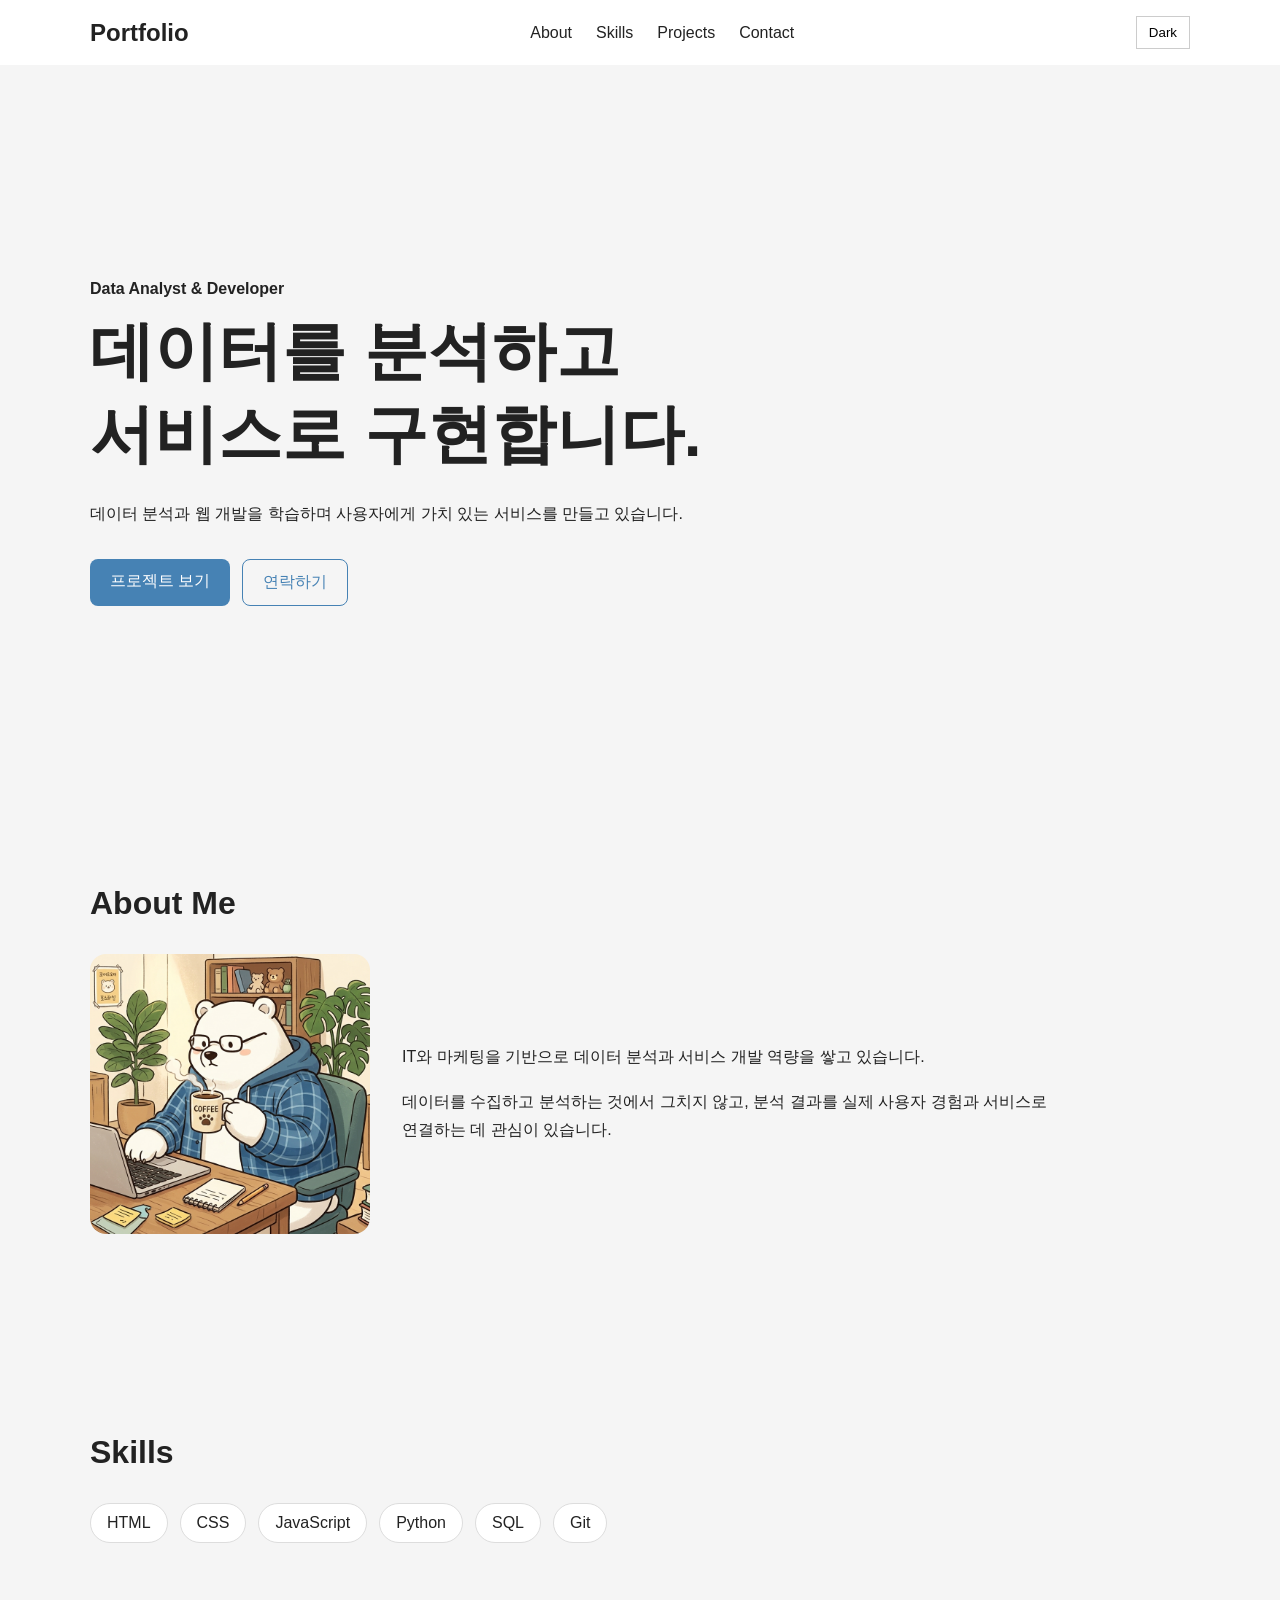
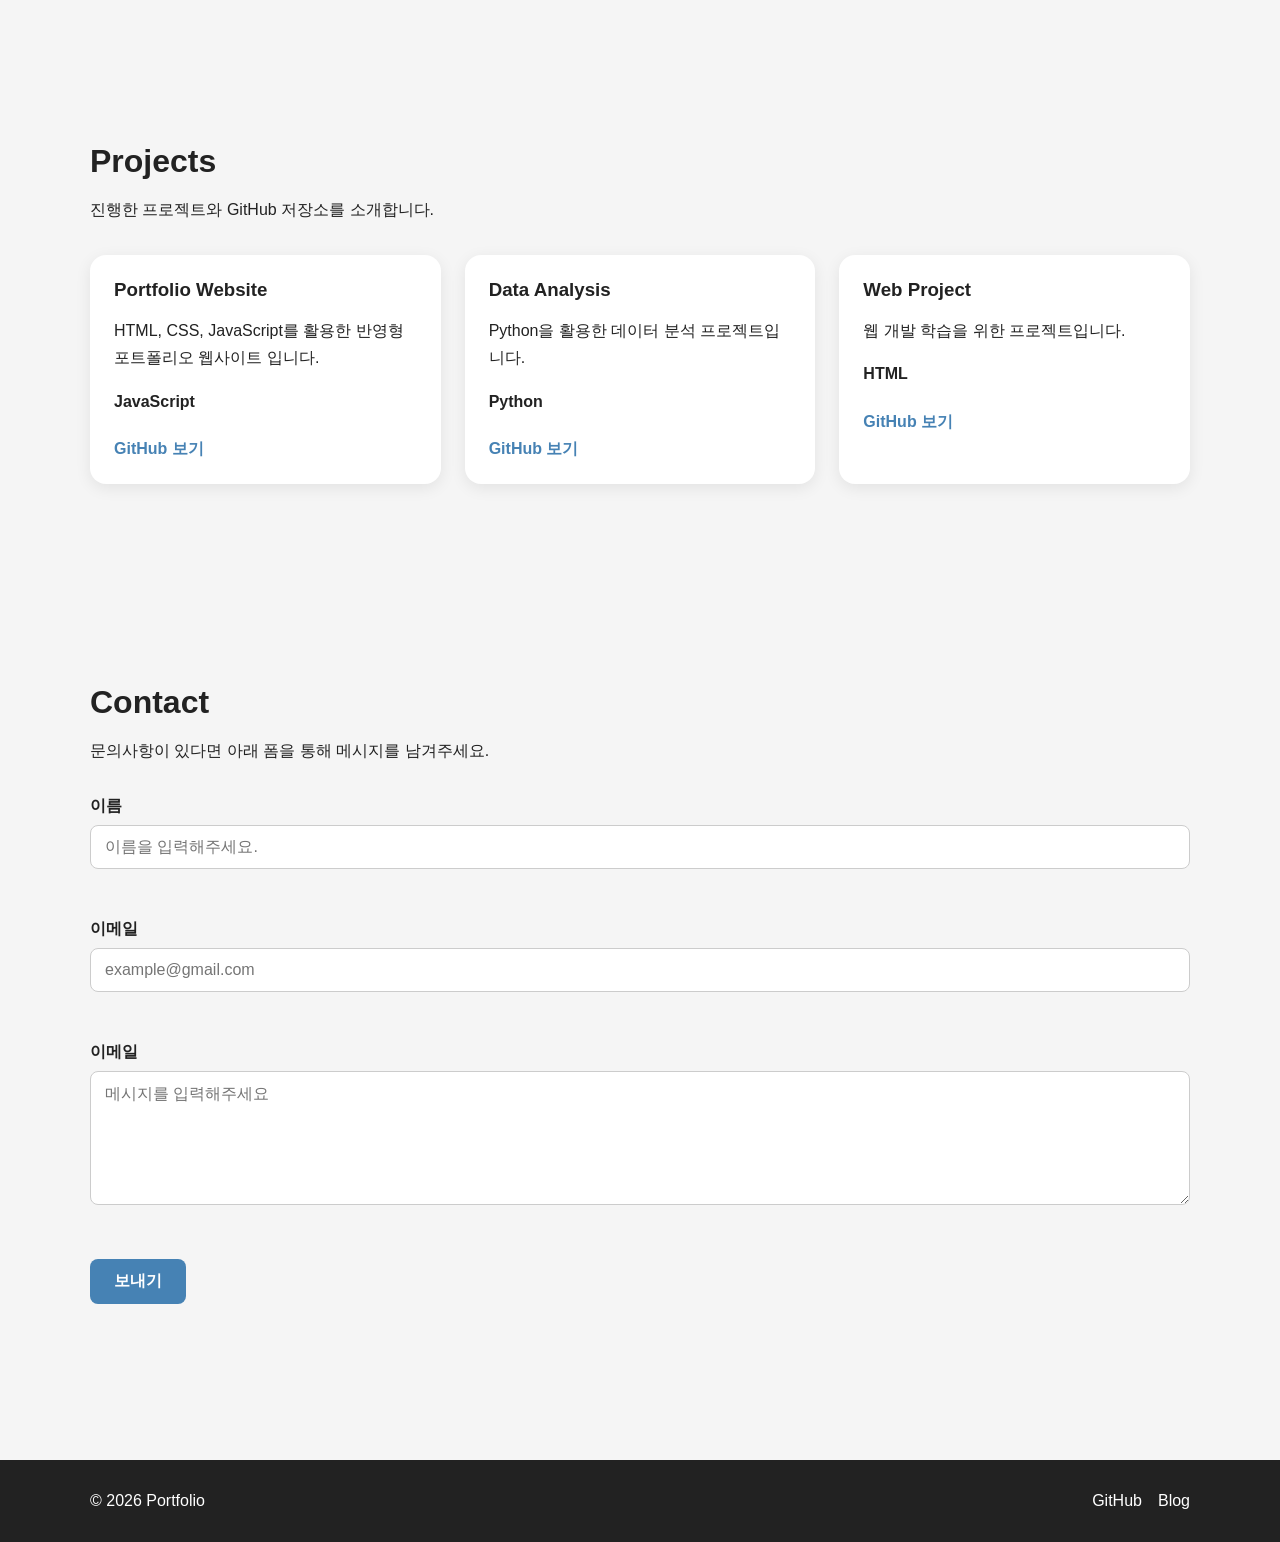
==== b1_1/index.html @ c7995a6e "feat: build portfolio layout and sections" ====
<!DOCTYPE html>
<html lang="ko">

<head>
  <meta charset="UTF-8">

  <meta
    name="viewport"
    content="width=device-width, initial-scale=1.0"
  >

  <title>Portfolio</title>

  <link rel="stylesheet" href="./css/style.css">

  <script src="./js/script.js" defer></script>
</head>

<body>

  <header class="header">
    <nav class="navbar">

      <a href="#hero" class="logo">
        Portfolio
      </a>

      <ul class="nav-menu">
        <li>
          <a href="#about" class="nav-link">
            About
          </a>
        </li>

        <li>
          <a href="#skills" class="nav-link">
            Skills
          </a>
        </li>

        <li>
          <a href="#projects" class="nav-link">
            Projects
          </a>
        </li>

        <li>
          <a href="#contact" class="nav-link">
            Contact
          </a>
        </li>
      </ul>

      <div class="nav-actions">

        <button
          type="button"
          class="theme-button"
          aria-label="다크 모드 전환"
        >
          Dark
        </button>

        <button
          type="button"
          class="hamburger-button"
          aria-label="메뉴 열기"
        >
          ☰
        </button>

      </div>

    </nav>
  </header>


  <main>

    <section id="hero" class="hero">

      <div class="hero-content">

        <p class="hero-subtitle">
          Data Analyst & Developer
        </p>

        <h1>
          데이터를 분석하고<br>
          서비스로 구현합니다.
        </h1>

        <p class="hero-description">
          데이터 분석과 웹 개발을 학습하며
          사용자에게 가치 있는 서비스를 만들고 있습니다.
        </p>

        <div class="hero-buttons">

          <a
            href="#projects"
            class="button primary-button"
          >
            프로젝트 보기
          </a>

          <a
            href="#contact"
            class="button secondary-button"
          >
            연락하기
          </a>

        </div>

      </div>

    </section>


    <section id="about" class="section">

      <div class="section-container">

        <h2>About Me</h2>

        <div class="about-content">

          <img
            src="./images/profile.png"
            alt="포트폴리오 작성자 프로필 사진"
            class="profile-image"
          >

          <div class="about-text">

            <p>
              IT와 마케팅을 기반으로 데이터 분석과
              서비스 개발 역량을 쌓고 있습니다.
            </p>

            <p>
              데이터를 수집하고 분석하는 것에서 그치지 않고,
              분석 결과를 실제 사용자 경험과 서비스로 연결하는 데
              관심이 있습니다.
            </p>

          </div>

        </div>

      </div>

    </section>


    <section id="skills" class="section">

      <div class="section-container">

        <h2>Skills</h2>

        <ul class="skills-list">

          <li class="skill-item">
            HTML
          </li>

          <li class="skill-item">
            CSS
          </li>

          <li class="skill-item">
            JavaScript
          </li>

          <li class="skill-item">
            Python
          </li>

          <li class="skill-item">
            SQL
          </li>

          <li class="skill-item">
            Git
          </li>

        </ul>

      </div>

    </section>


    <section id="projects" class="section">
      <div class="section-container">

        <h2>Projects</h2>

        <p class="section-description">
            진행한 프로젝트와 GitHub 저장소를 소개합니다.
        </p>

        <div class="projects-grid">

            <article class="project-card">
            <h3>Portfolio Website</h3>

            <p>
                HTML, CSS, JavaScript를 활용한
                반영형 포트폴리오 웹사이트 입니다.
            </p>

            <p class="project-language">
                JavaScript
            </p>

            <a href="#" class="project-link">
                GitHub 보기
            </a>
            </article>

            <article class="project-card">
                <h3>Data Analysis</h3>

                <p>
                    Python을 활용한 데이터 분석 프로젝트입니다.
                </p>

                <p class="project-language">
                    Python
                </p>

                <a href="#" class="project-link">
                    GitHub 보기
                </a>
            </article>

            <article class="project-card">
                <h3>Web Project</h3>

                <p>
                    웹 개발 학습을 위한 프로젝트입니다.
                </p>

                <p class="project-language">
                    HTML
                </p>

                <a href="#" class="project-link">
                    GitHub 보기
                </a>
            </article>           

        </div>

      </div>
    </section>


    <section id="contact" class="section">
        
        <div class="section-container">
            
            <h2>Contact</h2>
            
            <p class="section-description">
                문의사항이 있다면 아래 폼을 통해 메시지를 남겨주세요.
            </p>
            
            <from id="contact" class="contact-from" novalidate>

                <div class="form-group">

                    <label for="name">
                        이름
                    </label>

                    <input type="text" id="name" name="name" placeholder="이름을 입력해주세요.">

                    <p id="name-error" class="error-message"></p>

                </div>

                <div class="form-group">

                    <label for="email">
                        이메일
                    </label>

                    <input type="email" id="email" name="email" placeholder="example@gmail.com">

                    <p id="email-error" class="error-message"></p>

                </div>

                <div class="form-group">

                    <label for="message">
                        이메일
                    </label>

                    <textarea id="message" name="message" rows="6" placeholder="메시지를 입력해주세요"></textarea>

                    <p id="message-error" class="error-message"></p>

                </div>

                <button type="submit" class="submit-button">
                    보내기
                </button>

                <p id="form-success" class="success-message"></p>

            </from>
      
        </div>

    </section>

  </main>


  <footer class="footer">

    <div class="footer-container">
        <p>
            © 2026 Portfolio
        </p>

        <ul class="social-links">
            <li>
                <a href="#" target="_blank" rel="noopener noreferrer">
                    GitHub
                </a>
            </li>

            <li>
                <a href="#" target="_blank" rel="noopener noreferrer">
                    Blog
                </a>
            </li>
        </ul>
        
    </div>
  </footer>

</body>

</html>
---- b1_1/css/style.css ----
* {
  box-sizing: border-box;
}

html {
  scroll-behavior: smooth;
}

body {
  margin: 0;
  background-color: #f5f5f5;
  color: #222;
  font-family: Arial, sans-serif;
}


/* Header */

.header {
  width: 100%;
  padding: 16px 20px;
  background-color: #fff;
}

.navbar {
  display: flex;
  justify-content: space-between;
  align-items: center;

  max-width: 1100px;
  margin: 0 auto;
}

.logo {
  color: #222;
  font-size: 24px;
  font-weight: bold;
  text-decoration: none;
}

.nav-menu {
  display: none;

  margin: 0;
  padding: 0;

  list-style: none;
}

.nav-link {
  color: #222;
  text-decoration: none;
}

.nav-actions {
  display: flex;
  align-items: center;
  gap: 12px;
}

.theme-button,
.hamburger-button {
  padding: 8px 12px;

  border: 1px solid #ccc;

  background-color: #fff;

  cursor: pointer;
}


/* Hero */

.hero {
  min-height: 80vh;
  padding: 100px 20px 80px;

  display: flex;
  align-items: center;
}

.hero-content {
  width: 100%;
  max-width: 1100px;

  margin: 0 auto;
}

.hero-subtitle {
  margin-bottom: 12px;

  font-size: 16px;
  font-weight: bold;
}

.hero h1 {
  margin: 0;

  font-size: 40px;
  line-height: 1.3;
}

.hero-description {
  max-width: 600px;

  margin-top: 24px;

  line-height: 1.7;
}

.hero-buttons {
  display: flex;
  flex-wrap: wrap;

  gap: 12px;

  margin-top: 32px;
}

.button {
  display: inline-block;

  padding: 12px 20px;

  border-radius: 8px;

  text-decoration: none;

  transition: transform 0.2s ease;
}

.button:hover {
  transform: translateY(-2px);
}

.primary-button {
  background-color: steelblue;
  color: #fff;
}

.secondary-button {
  border: 1px solid steelblue;

  color: steelblue;
}


/* Common Section */

.section {
  padding: 80px 20px;
}

.section-container {
  width: 100%;
  max-width: 1100px;

  margin: 0 auto;
}

.section h2 {
  margin-top: 0;
  margin-bottom: 32px;

  font-size: 32px;
}

.section-description {
  margin-top: -16px;
  margin-bottom: 32px;

  line-height: 1.7;
}


/* About */

.about-content {
  display: flex;
  flex-direction: column;

  gap: 32px;
}

.profile-image {
  width: 100%;
  max-width: 280px;

  aspect-ratio: 1 / 1;

  object-fit: cover;

  border-radius: 16px;
}

.about-text {
  max-width: 650px;

  line-height: 1.8;
}


/* Skills */

.skills-list {
  display: flex;
  flex-wrap: wrap;

  gap: 12px;

  margin: 0;
  padding: 0;

  list-style: none;
}

.skill-item {
  padding: 10px 16px;

  border: 1px solid #ddd;
  border-radius: 20px;

  background-color: #fff;
}


/* Projects */

.projects-grid {
  display: grid;

  grid-template-columns:
    repeat(auto-fit, minmax(250px, 1fr));

  gap: 24px;
}

.project-card {
  padding: 24px;

  border-radius: 16px;

  background-color: #fff;

  box-shadow:
    0 4px 16px rgba(0, 0, 0, 0.08);

  transition:
    transform 0.2s ease,
    box-shadow 0.2s ease;
}

.project-card:hover {
  transform: translateY(-4px);

  box-shadow:
    0 8px 24px rgba(0, 0, 0, 0.12);
}

.project-card h3 {
  margin-top: 0;
  margin-bottom: 16px;
}

.project-card p {
  line-height: 1.7;
}

.project-language {
  font-weight: bold;
}

.project-link {
  display: inline-block;

  margin-top: 8px;

  color: steelblue;
  font-weight: bold;

  text-decoration: none;
}


/* Contact */

.contact-form {
  max-width: 700px;
}

.form-group {
  margin-bottom: 24px;
}

.form-group label {
  display: block;

  margin-bottom: 8px;

  font-weight: bold;
}

.form-group input,
.form-group textarea {
  width: 100%;

  padding: 12px 14px;

  border: 1px solid #ccc;
  border-radius: 8px;

  background-color: #fff;

  font: inherit;
}

.form-group textarea {
  resize: vertical;
}

.form-group input:focus,
.form-group textarea:focus {
  outline: 2px solid steelblue;

  border-color: steelblue;
}

.error-message {
  min-height: 20px;

  margin: 6px 0 0;

  color: crimson;

  font-size: 14px;
}

.success-message {
  min-height: 24px;

  margin-top: 16px;

  color: seagreen;

  font-weight: bold;
}

.submit-button {
  padding: 12px 24px;

  border: none;
  border-radius: 8px;

  background-color: steelblue;
  color: #fff;

  font: inherit;
  font-weight: bold;

  cursor: pointer;

  transition:
    transform 0.2s ease,
    opacity 0.2s ease;
}

.submit-button:hover {
  transform: translateY(-2px);

  opacity: 0.9;
}


/* Footer */

.footer {
  padding: 32px 20px;

  background-color: #222;
  color: #fff;
}

.footer-container {
  max-width: 1100px;

  margin: 0 auto;

  display: flex;
  flex-direction: column;

  gap: 16px;
}

.footer p {
  margin: 0;
}

.social-links {
  display: flex;

  gap: 16px;

  margin: 0;
  padding: 0;

  list-style: none;
}

.social-links a {
  color: #fff;

  text-decoration: none;
}

.social-links a:hover {
  text-decoration: underline;
}


/* Tablet */

@media (min-width: 768px) {

  .nav-menu {
    display: flex;

    gap: 24px;
  }

  .hamburger-button {
    display: none;
  }

  .about-content {
    flex-direction: row;
    align-items: center;
  }

  .hero h1 {
    font-size: 52px;
  }

  .footer-container {
    flex-direction: row;
    justify-content: space-between;
    align-items: center;
  }
}


/* Desktop */

@media (min-width: 1024px) {

  .hero h1 {
    font-size: 64px;
  }

  .section {
    padding-top: 100px;
    padding-bottom: 100px;
  }
}
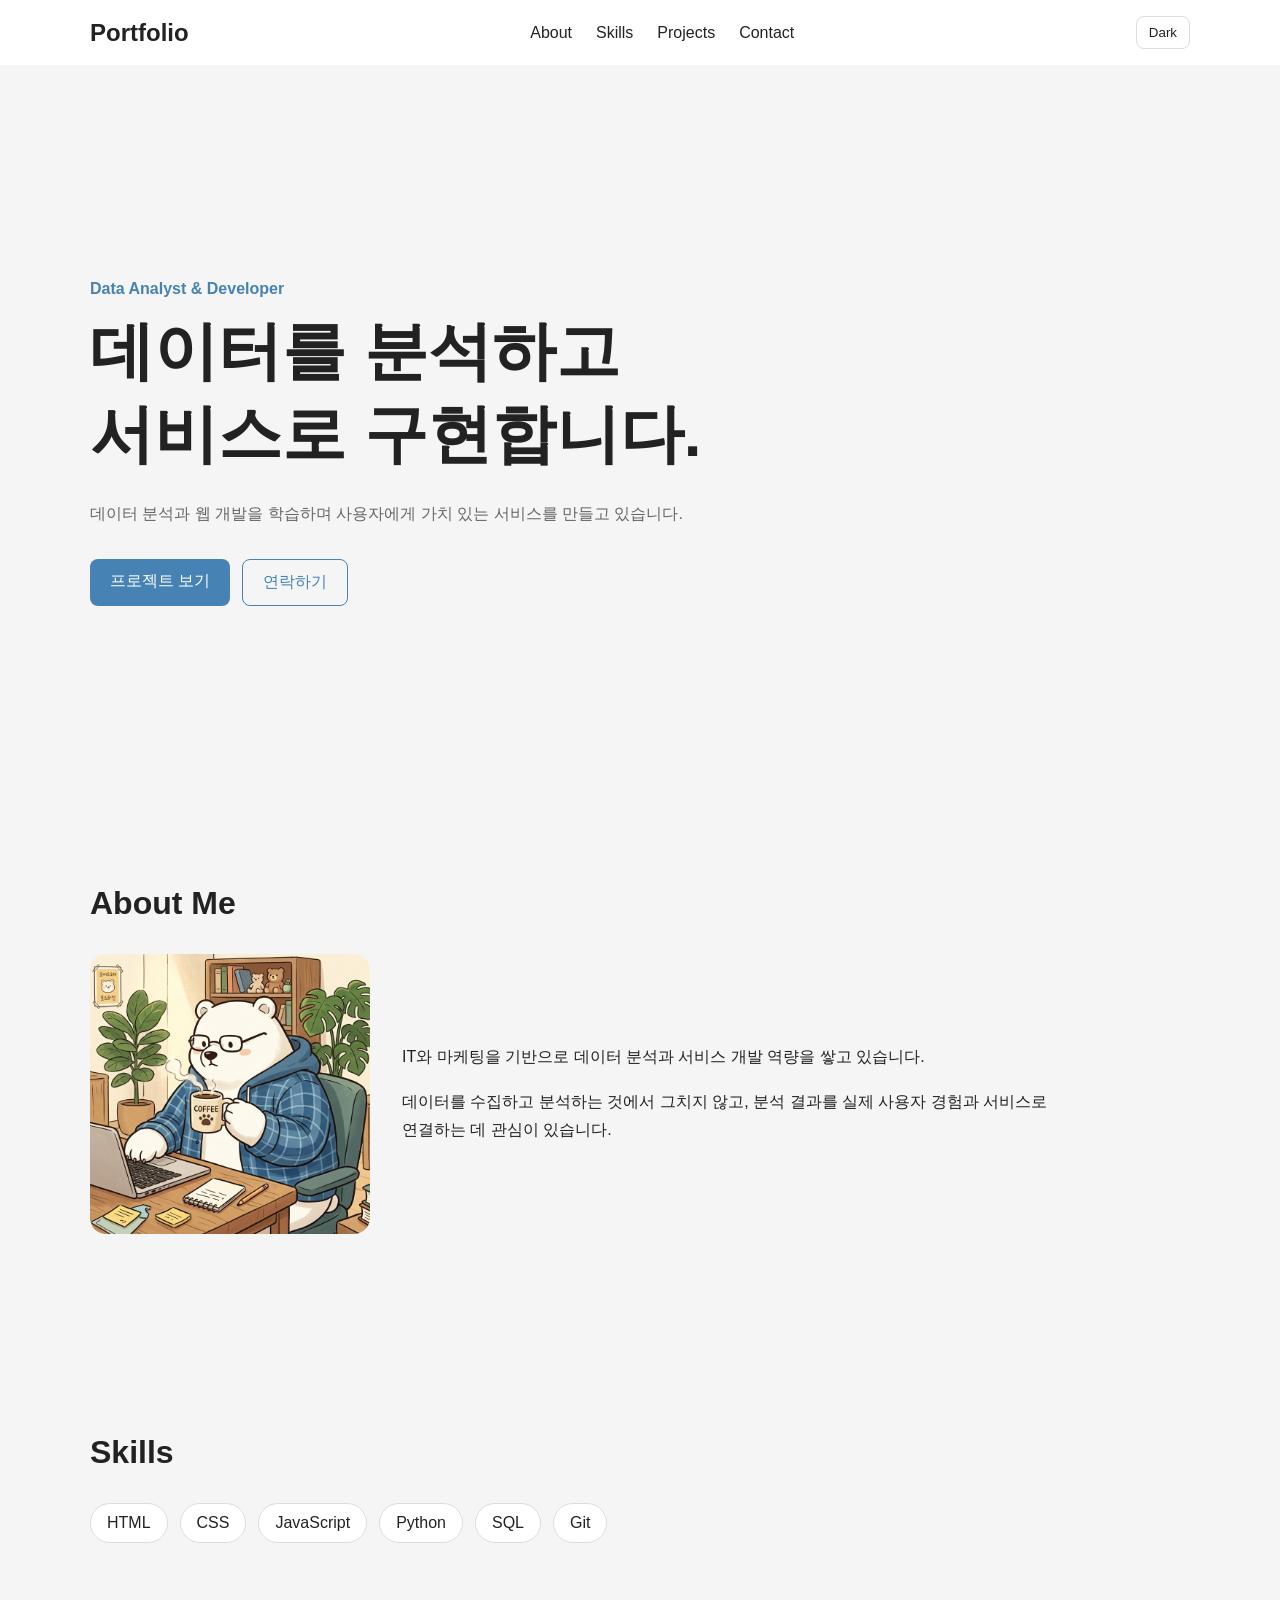
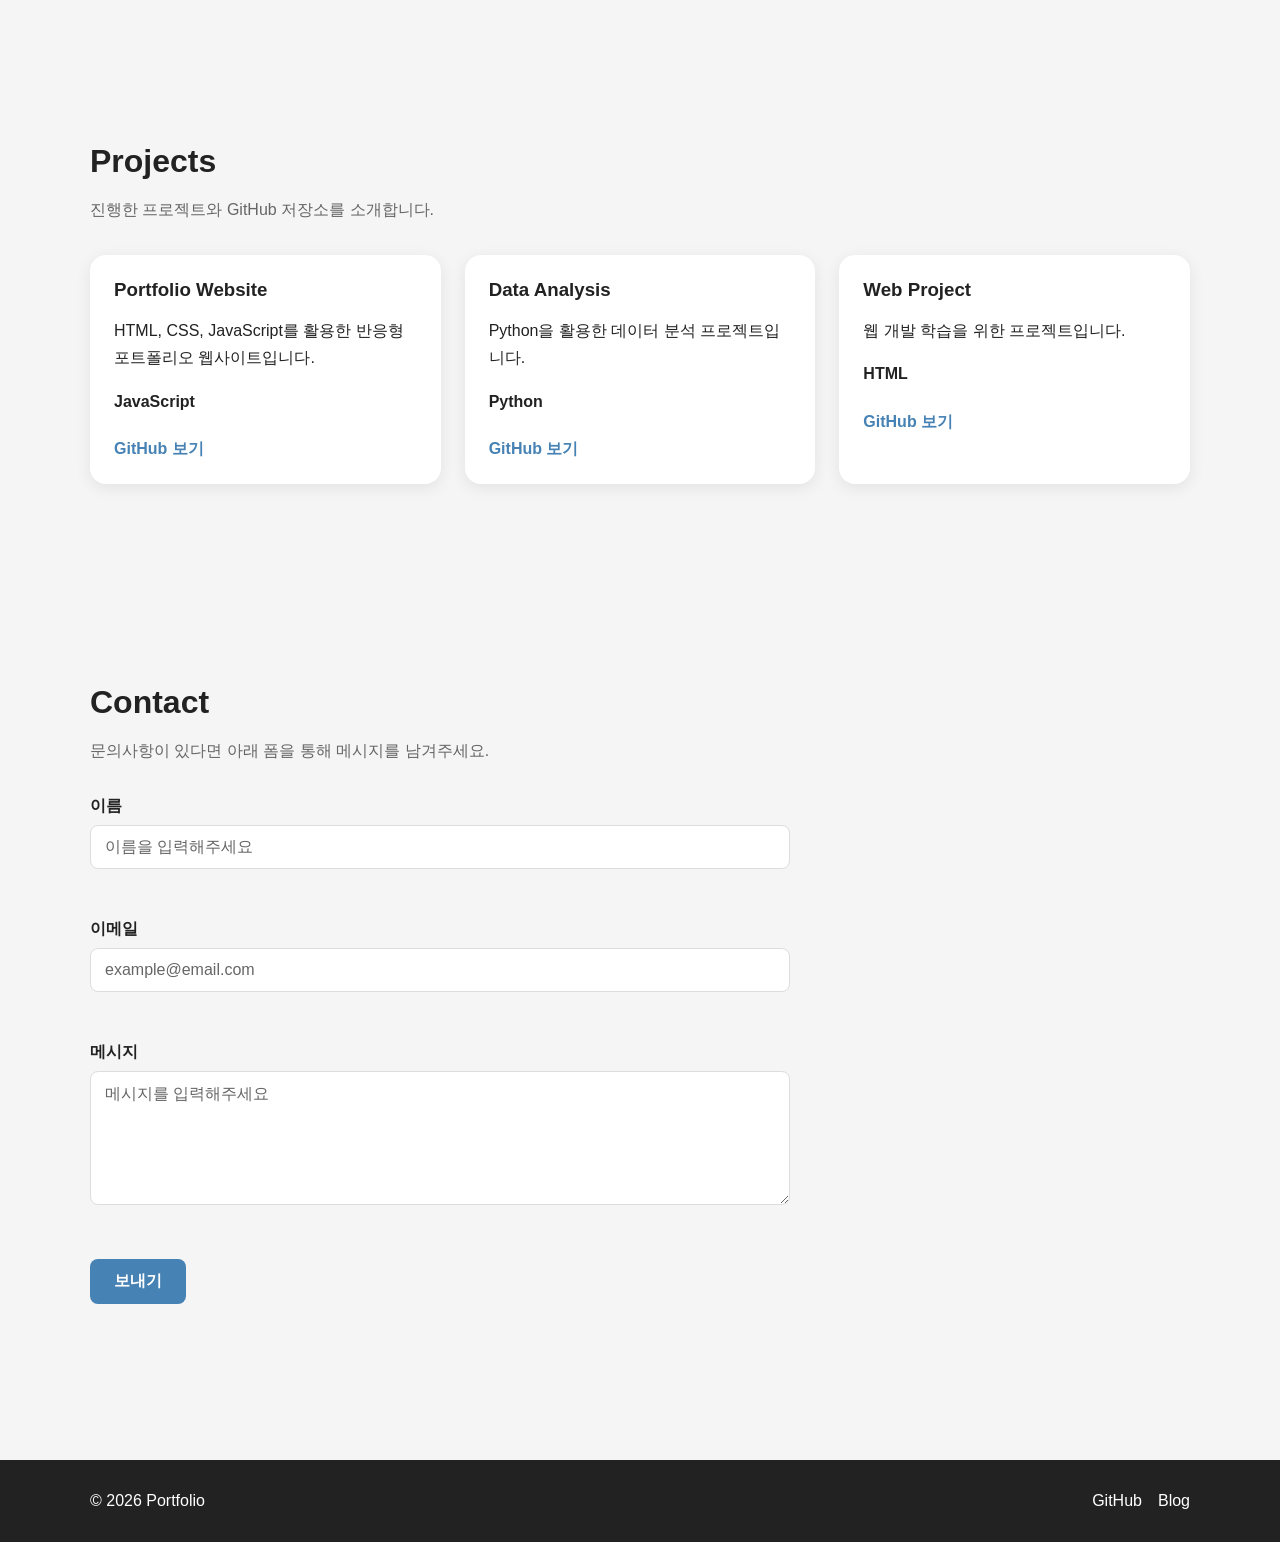
==== commit e88e0f30: "feat: scroll, header, contact error" ====
--- a/b1_1/index.html
+++ b/b1_1/index.html
@@ -19,6 +19,7 @@
 <body>
 
   <header class="header">
+
     <nav class="navbar">
 
       <a href="#hero" class="logo">
@@ -26,6 +27,7 @@
       </a>
 
       <ul class="nav-menu">
+
         <li>
           <a href="#about" class="nav-link">
             About
@@ -49,6 +51,7 @@
             Contact
           </a>
         </li>
+
       </ul>
 
       <div class="nav-actions">
@@ -65,6 +68,7 @@
           type="button"
           class="hamburger-button"
           aria-label="메뉴 열기"
+          aria-expanded="false"
         >
           ☰
         </button>
@@ -72,12 +76,16 @@
       </div>
 
     </nav>
+
   </header>
 
 
   <main>
 
-    <section id="hero" class="hero">
+    <section
+      id="hero"
+      class="hero"
+    >
 
       <div class="hero-content">
 
@@ -118,7 +126,10 @@
     </section>
 
 
-    <section id="about" class="section">
+    <section
+      id="about"
+      class="section reveal"
+    >
 
       <div class="section-container">
 
@@ -154,7 +165,10 @@
     </section>
 
 
-    <section id="skills" class="section">
+    <section
+      id="skills"
+      class="section reveal"
+    >
 
       <div class="section-container">
 
@@ -162,29 +176,12 @@
 
         <ul class="skills-list">
 
-          <li class="skill-item">
-            HTML
-          </li>
-
-          <li class="skill-item">
-            CSS
-          </li>
-
-          <li class="skill-item">
-            JavaScript
-          </li>
-
-          <li class="skill-item">
-            Python
-          </li>
-
-          <li class="skill-item">
-            SQL
-          </li>
-
-          <li class="skill-item">
-            Git
-          </li>
+          <li class="skill-item">HTML</li>
+          <li class="skill-item">CSS</li>
+          <li class="skill-item">JavaScript</li>
+          <li class="skill-item">Python</li>
+          <li class="skill-item">SQL</li>
+          <li class="skill-item">Git</li>
 
         </ul>
 
@@ -193,129 +190,191 @@
     </section>
 
 
-    <section id="projects" class="section">
+    <section
+      id="projects"
+      class="section reveal"
+    >
+
       <div class="section-container">
 
         <h2>Projects</h2>
 
         <p class="section-description">
-            진행한 프로젝트와 GitHub 저장소를 소개합니다.
+          진행한 프로젝트와 GitHub 저장소를 소개합니다.
         </p>
 
         <div class="projects-grid">
 
-            <article class="project-card">
+          <article class="project-card">
+
             <h3>Portfolio Website</h3>
 
             <p>
-                HTML, CSS, JavaScript를 활용한
-                반영형 포트폴리오 웹사이트 입니다.
+              HTML, CSS, JavaScript를 활용한
+              반응형 포트폴리오 웹사이트입니다.
             </p>
 
             <p class="project-language">
-                JavaScript
-            </p>
-
-            <a href="#" class="project-link">
-                GitHub 보기
+              JavaScript
+            </p>
+
+            <a
+              href="#"
+              class="project-link"
+            >
+              GitHub 보기
             </a>
-            </article>
-
-            <article class="project-card">
-                <h3>Data Analysis</h3>
-
-                <p>
-                    Python을 활용한 데이터 분석 프로젝트입니다.
-                </p>
-
-                <p class="project-language">
-                    Python
-                </p>
-
-                <a href="#" class="project-link">
-                    GitHub 보기
-                </a>
-            </article>
-
-            <article class="project-card">
-                <h3>Web Project</h3>
-
-                <p>
-                    웹 개발 학습을 위한 프로젝트입니다.
-                </p>
-
-                <p class="project-language">
-                    HTML
-                </p>
-
-                <a href="#" class="project-link">
-                    GitHub 보기
-                </a>
-            </article>           
+
+          </article>
+
+
+          <article class="project-card">
+
+            <h3>Data Analysis</h3>
+
+            <p>
+              Python을 활용한 데이터 분석 프로젝트입니다.
+            </p>
+
+            <p class="project-language">
+              Python
+            </p>
+
+            <a
+              href="#"
+              class="project-link"
+            >
+              GitHub 보기
+            </a>
+
+          </article>
+
+
+          <article class="project-card">
+
+            <h3>Web Project</h3>
+
+            <p>
+              웹 개발 학습을 위한 프로젝트입니다.
+            </p>
+
+            <p class="project-language">
+              HTML
+            </p>
+
+            <a
+              href="#"
+              class="project-link"
+            >
+              GitHub 보기
+            </a>
+
+          </article>
 
         </div>
 
       </div>
+
     </section>
 
 
-    <section id="contact" class="section">
-        
-        <div class="section-container">
-            
-            <h2>Contact</h2>
-            
-            <p class="section-description">
-                문의사항이 있다면 아래 폼을 통해 메시지를 남겨주세요.
-            </p>
-            
-            <from id="contact" class="contact-from" novalidate>
-
-                <div class="form-group">
-
-                    <label for="name">
-                        이름
-                    </label>
-
-                    <input type="text" id="name" name="name" placeholder="이름을 입력해주세요.">
-
-                    <p id="name-error" class="error-message"></p>
-
-                </div>
-
-                <div class="form-group">
-
-                    <label for="email">
-                        이메일
-                    </label>
-
-                    <input type="email" id="email" name="email" placeholder="example@gmail.com">
-
-                    <p id="email-error" class="error-message"></p>
-
-                </div>
-
-                <div class="form-group">
-
-                    <label for="message">
-                        이메일
-                    </label>
-
-                    <textarea id="message" name="message" rows="6" placeholder="메시지를 입력해주세요"></textarea>
-
-                    <p id="message-error" class="error-message"></p>
-
-                </div>
-
-                <button type="submit" class="submit-button">
-                    보내기
-                </button>
-
-                <p id="form-success" class="success-message"></p>
-
-            </from>
-      
-        </div>
+    <section
+      id="contact"
+      class="section reveal"
+    >
+
+      <div class="section-container">
+
+        <h2>Contact</h2>
+
+        <p class="section-description">
+          문의사항이 있다면 아래 폼을 통해 메시지를 남겨주세요.
+        </p>
+
+        <form
+          id="contact-form"
+          class="contact-form"
+          novalidate
+        >
+
+          <div class="form-group">
+
+            <label for="name">
+              이름
+            </label>
+
+            <input
+              type="text"
+              id="name"
+              name="name"
+              placeholder="이름을 입력해주세요"
+            >
+
+            <p
+              id="name-error"
+              class="error-message"
+            ></p>
+
+          </div>
+
+
+          <div class="form-group">
+
+            <label for="email">
+              이메일
+            </label>
+
+            <input
+              type="email"
+              id="email"
+              name="email"
+              placeholder="example@email.com"
+            >
+
+            <p
+              id="email-error"
+              class="error-message"
+            ></p>
+
+          </div>
+
+
+          <div class="form-group">
+
+            <label for="message">
+              메시지
+            </label>
+
+            <textarea
+              id="message"
+              name="message"
+              rows="6"
+              placeholder="메시지를 입력해주세요"
+            ></textarea>
+
+            <p
+              id="message-error"
+              class="error-message"
+            ></p>
+
+          </div>
+
+
+          <button
+            type="submit"
+            class="submit-button"
+          >
+            보내기
+          </button>
+
+          <p
+            id="form-success"
+            class="success-message"
+          ></p>
+
+        </form>
+
+      </div>
 
     </section>
 
@@ -325,27 +384,49 @@
   <footer class="footer">
 
     <div class="footer-container">
-        <p>
-            © 2026 Portfolio
-        </p>
-
-        <ul class="social-links">
-            <li>
-                <a href="#" target="_blank" rel="noopener noreferrer">
-                    GitHub
-                </a>
-            </li>
-
-            <li>
-                <a href="#" target="_blank" rel="noopener noreferrer">
-                    Blog
-                </a>
-            </li>
-        </ul>
-        
+
+      <p>
+        © 2026 Portfolio
+      </p>
+
+      <ul class="social-links">
+
+        <li>
+          <a
+            href="#"
+            target="_blank"
+            rel="noopener noreferrer"
+          >
+            GitHub
+          </a>
+        </li>
+
+        <li>
+          <a
+            href="#"
+            target="_blank"
+            rel="noopener noreferrer"
+          >
+            Blog
+          </a>
+        </li>
+
+      </ul>
+
     </div>
+
   </footer>
 
+
+  <button
+    type="button"
+    id="scroll-top-button"
+    class="scroll-top-button"
+    aria-label="페이지 맨 위로 이동"
+  >
+    ↑
+  </button>
+
 </body>
 
 </html>
--- a/b1_1/css/style.css
+++ b/b1_1/css/style.css
@@ -1,42 +1,125 @@
+:root {
+  --color-background: #f5f5f5;
+  --color-surface: #ffffff;
+  --color-text: #222222;
+  --color-text-muted: #666666;
+
+  --color-primary: steelblue;
+  --color-border: #dddddd;
+
+  --color-error: crimson;
+  --color-success: seagreen;
+
+  --color-footer: #222222;
+  --color-footer-text: #ffffff;
+
+  --color-header-scrolled: #eaf1f7;
+
+  --font-family: Arial, sans-serif;
+
+  --max-width: 1100px;
+
+  --radius-small: 8px;
+  --radius-medium: 16px;
+
+  --spacing-small: 12px;
+  --spacing-medium: 24px;
+  --spacing-large: 32px;
+
+  --transition-speed: 0.2s;
+}
+
+
+[data-theme="dark"] {
+  --color-background: #121212;
+  --color-surface: #1e1e1e;
+  --color-text: #f5f5f5;
+  --color-text-muted: #b5b5b5;
+
+  --color-primary: #7cb7e8;
+  --color-border: #444444;
+
+  --color-footer: #0b0b0b;
+  --color-footer-text: #f5f5f5;
+
+  --color-header-scrolled: #181818;
+}
+
+
 * {
   box-sizing: border-box;
 }
 
+
 html {
   scroll-behavior: smooth;
 }
 
+
 body {
   margin: 0;
-  background-color: #f5f5f5;
-  color: #222;
-  font-family: Arial, sans-serif;
+
+  background-color: var(--color-background);
+  color: var(--color-text);
+
+  font-family: var(--font-family);
+
+  transition:
+    background-color var(--transition-speed) ease,
+    color var(--transition-speed) ease;
 }
 
 
 /* Header */
 
 .header {
+  position: sticky;
+
+  top: 0;
+
+  z-index: 1000;
+
   width: 100%;
+
   padding: 16px 20px;
-  background-color: #fff;
-}
+
+  background-color: var(--color-surface);
+
+  transition:
+    background-color var(--transition-speed) ease,
+    box-shadow var(--transition-speed) ease;
+}
+
+
+.header.scrolled {
+  background-color:
+    var(--color-header-scrolled);
+
+  box-shadow:
+    0 4px 16px rgba(0, 0, 0, 0.08);
+}
+
 
 .navbar {
   display: flex;
   justify-content: space-between;
   align-items: center;
 
-  max-width: 1100px;
+  max-width: var(--max-width);
+
   margin: 0 auto;
 }
 
+
 .logo {
-  color: #222;
+  color: var(--color-text);
+
   font-size: 24px;
   font-weight: bold;
+
   text-decoration: none;
 }
+
 
 .nav-menu {
   display: none;
@@ -47,24 +130,55 @@
   list-style: none;
 }
 
+
+.nav-menu.active {
+  position: absolute;
+
+  top: 100%;
+  left: 20px;
+  right: 20px;
+
+  display: flex;
+  flex-direction: column;
+
+  gap: 16px;
+
+  padding: 20px;
+
+  border: 1px solid var(--color-border);
+  border-radius: var(--radius-small);
+
+  background-color: var(--color-surface);
+
+  box-shadow:
+    0 8px 20px rgba(0, 0, 0, 0.1);
+}
+
+
 .nav-link {
-  color: #222;
+  color: var(--color-text);
+
   text-decoration: none;
 }
 
+
 .nav-actions {
   display: flex;
   align-items: center;
-  gap: 12px;
-}
+
+  gap: var(--spacing-small);
+}
+
 
 .theme-button,
 .hamburger-button {
   padding: 8px 12px;
 
-  border: 1px solid #ccc;
-
-  background-color: #fff;
+  border: 1px solid var(--color-border);
+  border-radius: var(--radius-small);
+
+  background-color: var(--color-surface);
+  color: var(--color-text);
 
   cursor: pointer;
 }
@@ -74,26 +188,32 @@
 
 .hero {
   min-height: 80vh;
+
   padding: 100px 20px 80px;
 
   display: flex;
   align-items: center;
 }
+
 
 .hero-content {
   width: 100%;
-  max-width: 1100px;
+  max-width: var(--max-width);
 
   margin: 0 auto;
 }
 
+
 .hero-subtitle {
-  margin-bottom: 12px;
+  margin-bottom: var(--spacing-small);
+
+  color: var(--color-primary);
 
   font-size: 16px;
   font-weight: bold;
 }
 
+
 .hero h1 {
   margin: 0;
 
@@ -101,48 +221,58 @@
   line-height: 1.3;
 }
 
+
 .hero-description {
   max-width: 600px;
 
-  margin-top: 24px;
+  margin-top: var(--spacing-medium);
+
+  color: var(--color-text-muted);
 
   line-height: 1.7;
 }
 
+
 .hero-buttons {
   display: flex;
   flex-wrap: wrap;
 
-  gap: 12px;
-
-  margin-top: 32px;
-}
+  gap: var(--spacing-small);
+
+  margin-top: var(--spacing-large);
+}
+
 
 .button {
   display: inline-block;
 
   padding: 12px 20px;
 
-  border-radius: 8px;
+  border-radius: var(--radius-small);
 
   text-decoration: none;
 
-  transition: transform 0.2s ease;
-}
+  transition:
+    transform var(--transition-speed) ease;
+}
+
 
 .button:hover {
   transform: translateY(-2px);
 }
 
+
 .primary-button {
-  background-color: steelblue;
-  color: #fff;
-}
+  background-color: var(--color-primary);
+
+  color: #ffffff;
+}
+
 
 .secondary-button {
-  border: 1px solid steelblue;
-
-  color: steelblue;
+  border: 1px solid var(--color-primary);
+
+  color: var(--color-primary);
 }
 
 
@@ -152,36 +282,64 @@
   padding: 80px 20px;
 }
 
+
 .section-container {
   width: 100%;
-  max-width: 1100px;
+  max-width: var(--max-width);
 
   margin: 0 auto;
 }
+
 
 .section h2 {
   margin-top: 0;
-  margin-bottom: 32px;
+  margin-bottom: var(--spacing-large);
 
   font-size: 32px;
 }
+
 
 .section-description {
   margin-top: -16px;
-  margin-bottom: 32px;
+  margin-bottom: var(--spacing-large);
+
+  color: var(--color-text-muted);
 
   line-height: 1.7;
 }
 
 
+/* Scroll Animation */
+
+.reveal {
+  opacity: 0;
+
+  transform:
+    translateY(30px);
+
+  transition:
+    opacity 0.6s ease,
+    transform 0.6s ease;
+}
+
+
+.reveal.visible {
+  opacity: 1;
+
+  transform:
+    translateY(0);
+}
+
+
 /* About */
 
 .about-content {
   display: flex;
   flex-direction: column;
 
-  gap: 32px;
-}
+  gap: var(--spacing-large);
+}
+
 
 .profile-image {
   width: 100%;
@@ -191,8 +349,9 @@
 
   object-fit: cover;
 
-  border-radius: 16px;
-}
+  border-radius: var(--radius-medium);
+}
+
 
 .about-text {
   max-width: 650px;
@@ -207,7 +366,7 @@
   display: flex;
   flex-wrap: wrap;
 
-  gap: 12px;
+  gap: var(--spacing-small);
 
   margin: 0;
   padding: 0;
@@ -215,13 +374,14 @@
   list-style: none;
 }
 
+
 .skill-item {
   padding: 10px 16px;
 
-  border: 1px solid #ddd;
+  border: 1px solid var(--color-border);
   border-radius: 20px;
 
-  background-color: #fff;
+  background-color: var(--color-surface);
 }
 
 
@@ -233,23 +393,26 @@
   grid-template-columns:
     repeat(auto-fit, minmax(250px, 1fr));
 
-  gap: 24px;
-}
+  gap: var(--spacing-medium);
+}
+
 
 .project-card {
-  padding: 24px;
-
-  border-radius: 16px;
-
-  background-color: #fff;
+  padding: var(--spacing-medium);
+
+  border-radius: var(--radius-medium);
+
+  background-color: var(--color-surface);
 
   box-shadow:
     0 4px 16px rgba(0, 0, 0, 0.08);
 
   transition:
-    transform 0.2s ease,
-    box-shadow 0.2s ease;
-}
+    transform var(--transition-speed) ease,
+    box-shadow var(--transition-speed) ease,
+    background-color var(--transition-speed) ease;
+}
+
 
 .project-card:hover {
   transform: translateY(-4px);
@@ -257,26 +420,31 @@
   box-shadow:
     0 8px 24px rgba(0, 0, 0, 0.12);
 }
+
 
 .project-card h3 {
   margin-top: 0;
   margin-bottom: 16px;
 }
 
+
 .project-card p {
   line-height: 1.7;
 }
 
+
 .project-language {
   font-weight: bold;
 }
 
+
 .project-link {
   display: inline-block;
 
   margin-top: 8px;
 
-  color: steelblue;
+  color: var(--color-primary);
+
   font-weight: bold;
 
   text-decoration: none;
@@ -289,9 +457,11 @@
   max-width: 700px;
 }
 
+
 .form-group {
-  margin-bottom: 24px;
-}
+  margin-bottom: var(--spacing-medium);
+}
+
 
 .form-group label {
   display: block;
@@ -300,6 +470,7 @@
 
   font-weight: bold;
 }
+
 
 .form-group input,
 .form-group textarea {
@@ -307,53 +478,66 @@
 
   padding: 12px 14px;
 
-  border: 1px solid #ccc;
-  border-radius: 8px;
-
-  background-color: #fff;
+  border: 1px solid var(--color-border);
+  border-radius: var(--radius-small);
+
+  background-color: var(--color-surface);
+  color: var(--color-text);
 
   font: inherit;
 }
+
+
+.form-group input::placeholder,
+.form-group textarea::placeholder {
+  color: var(--color-text-muted);
+}
+
 
 .form-group textarea {
   resize: vertical;
 }
 
+
 .form-group input:focus,
 .form-group textarea:focus {
-  outline: 2px solid steelblue;
-
-  border-color: steelblue;
-}
+  outline:
+    2px solid var(--color-primary);
+
+  border-color: var(--color-primary);
+}
+
 
 .error-message {
   min-height: 20px;
 
   margin: 6px 0 0;
 
-  color: crimson;
+  color: var(--color-error);
 
   font-size: 14px;
 }
+
 
 .success-message {
   min-height: 24px;
 
   margin-top: 16px;
 
-  color: seagreen;
+  color: var(--color-success);
 
   font-weight: bold;
 }
+
 
 .submit-button {
   padding: 12px 24px;
 
   border: none;
-  border-radius: 8px;
-
-  background-color: steelblue;
-  color: #fff;
+  border-radius: var(--radius-small);
+
+  background-color: var(--color-primary);
+  color: #ffffff;
 
   font: inherit;
   font-weight: bold;
@@ -361,9 +545,10 @@
   cursor: pointer;
 
   transition:
-    transform 0.2s ease,
-    opacity 0.2s ease;
-}
+    transform var(--transition-speed) ease,
+    opacity var(--transition-speed) ease;
+}
+
 
 .submit-button:hover {
   transform: translateY(-2px);
@@ -371,18 +556,31 @@
   opacity: 0.9;
 }
 
+.form-group input.input-error,
+.form-group textarea.input-error {
+  border-color: var(--color-error);
+}
+
+
+.form-group input.input-error:focus,
+.form-group textarea.input-error:focus {
+  outline-color: var(--color-error);
+  border-color: var(--color-error);
+}
+
 
 /* Footer */
 
 .footer {
   padding: 32px 20px;
 
-  background-color: #222;
-  color: #fff;
-}
+  background-color: var(--color-footer);
+  color: var(--color-footer-text);
+}
+
 
 .footer-container {
-  max-width: 1100px;
+  max-width: var(--max-width);
 
   margin: 0 auto;
 
@@ -391,11 +589,13 @@
 
   gap: 16px;
 }
+
 
 .footer p {
   margin: 0;
 }
 
+
 .social-links {
   display: flex;
 
@@ -407,17 +607,62 @@
   list-style: none;
 }
 
+
 .social-links a {
-  color: #fff;
+  color: var(--color-footer-text);
 
   text-decoration: none;
 }
+
 
 .social-links a:hover {
   text-decoration: underline;
 }
 
 
+/* Scroll Top */
+
+.scroll-top-button {
+  position: fixed;
+
+  right: 20px;
+  bottom: 20px;
+
+  width: 48px;
+  height: 48px;
+
+  border: none;
+  border-radius: 50%;
+
+  background-color: var(--color-primary);
+  color: #ffffff;
+
+  font-size: 20px;
+
+  cursor: pointer;
+
+  opacity: 0;
+  visibility: hidden;
+
+  transform:
+    translateY(10px);
+
+  transition:
+    opacity var(--transition-speed) ease,
+    visibility var(--transition-speed) ease,
+    transform var(--transition-speed) ease;
+}
+
+
+.scroll-top-button.show {
+  opacity: 1;
+  visibility: visible;
+
+  transform:
+    translateY(0);
+}
+
+
 /* Tablet */
 
 @media (min-width: 768px) {
@@ -425,21 +670,38 @@
   .nav-menu {
     display: flex;
 
-    gap: 24px;
+    gap: var(--spacing-medium);
   }
+
+
+  .nav-menu.active {
+    position: static;
+
+    flex-direction: row;
+
+    padding: 0;
+
+    border: none;
+
+    box-shadow: none;
+  }
+
 
   .hamburger-button {
     display: none;
   }
+
 
   .about-content {
     flex-direction: row;
     align-items: center;
   }
 
+
   .hero h1 {
     font-size: 52px;
   }
+
 
   .footer-container {
     flex-direction: row;
@@ -457,6 +719,7 @@
     font-size: 64px;
   }
 
+
   .section {
     padding-top: 100px;
     padding-bottom: 100px;
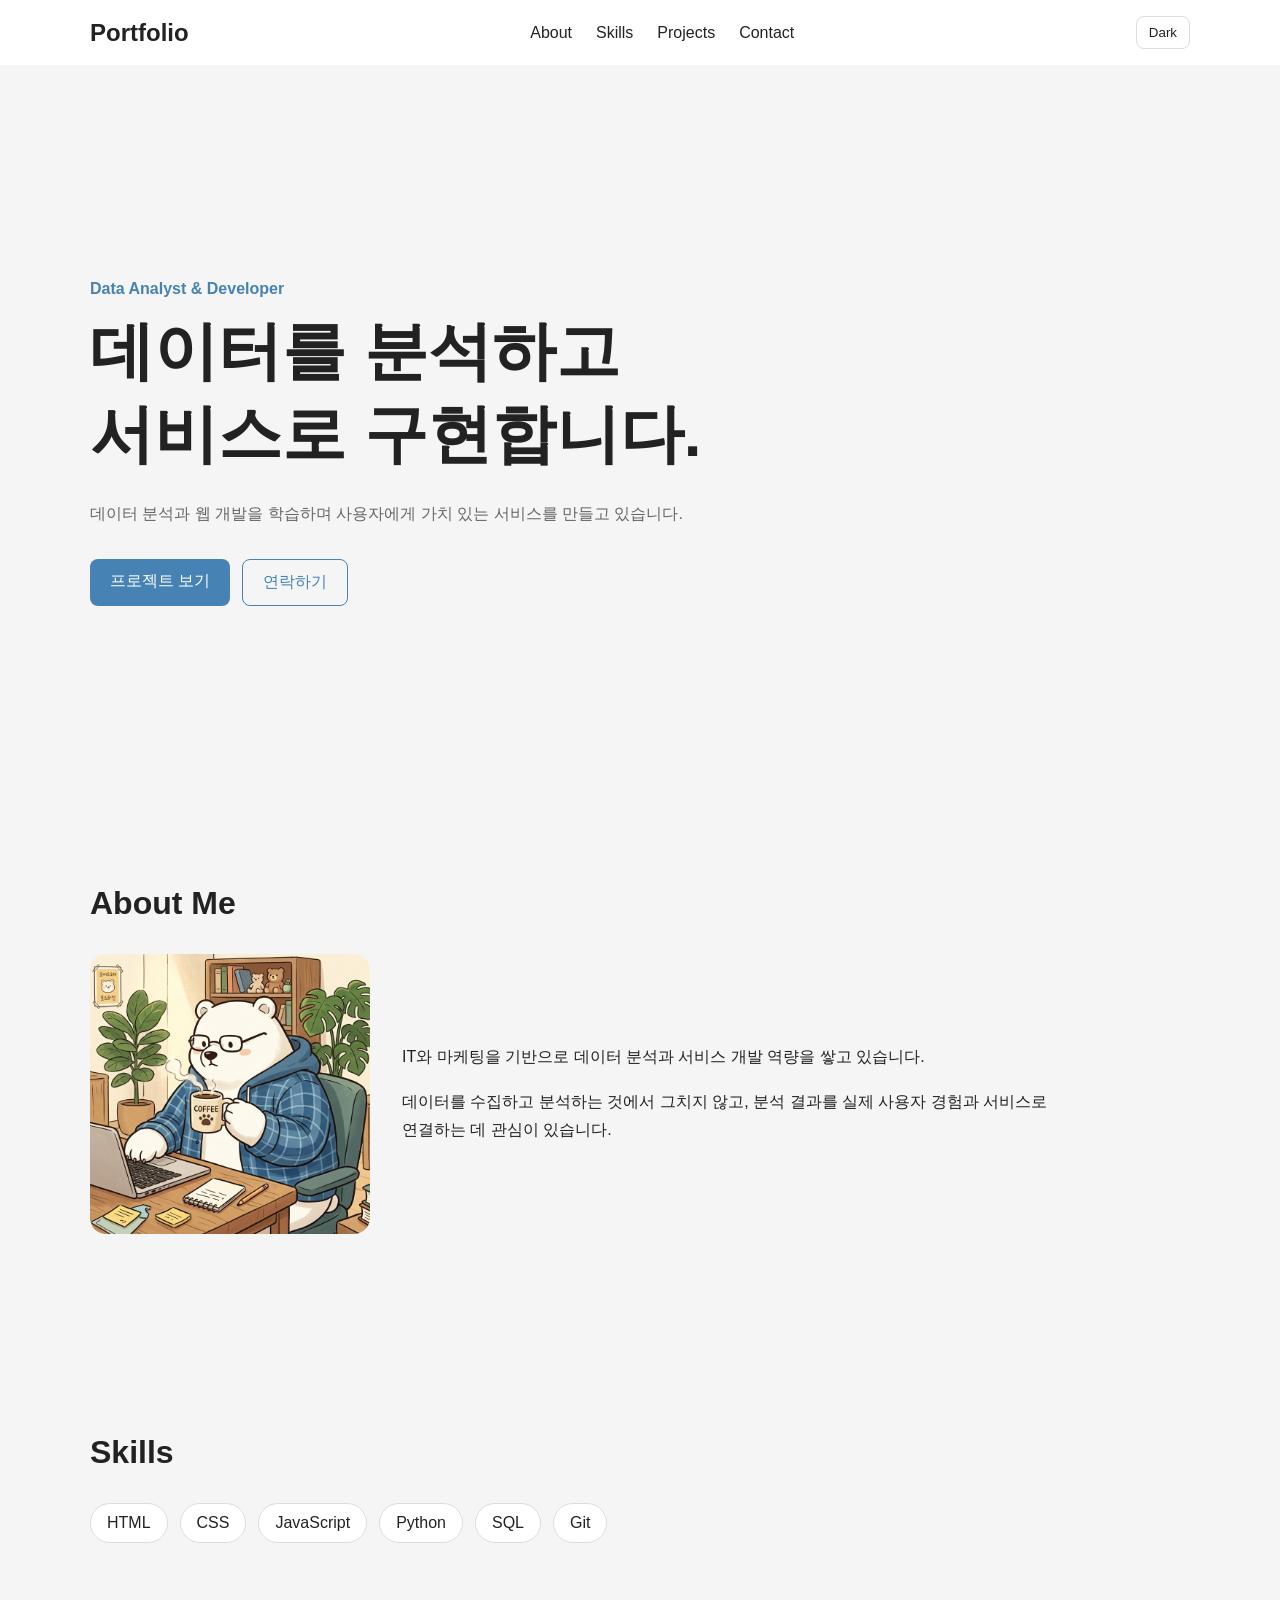
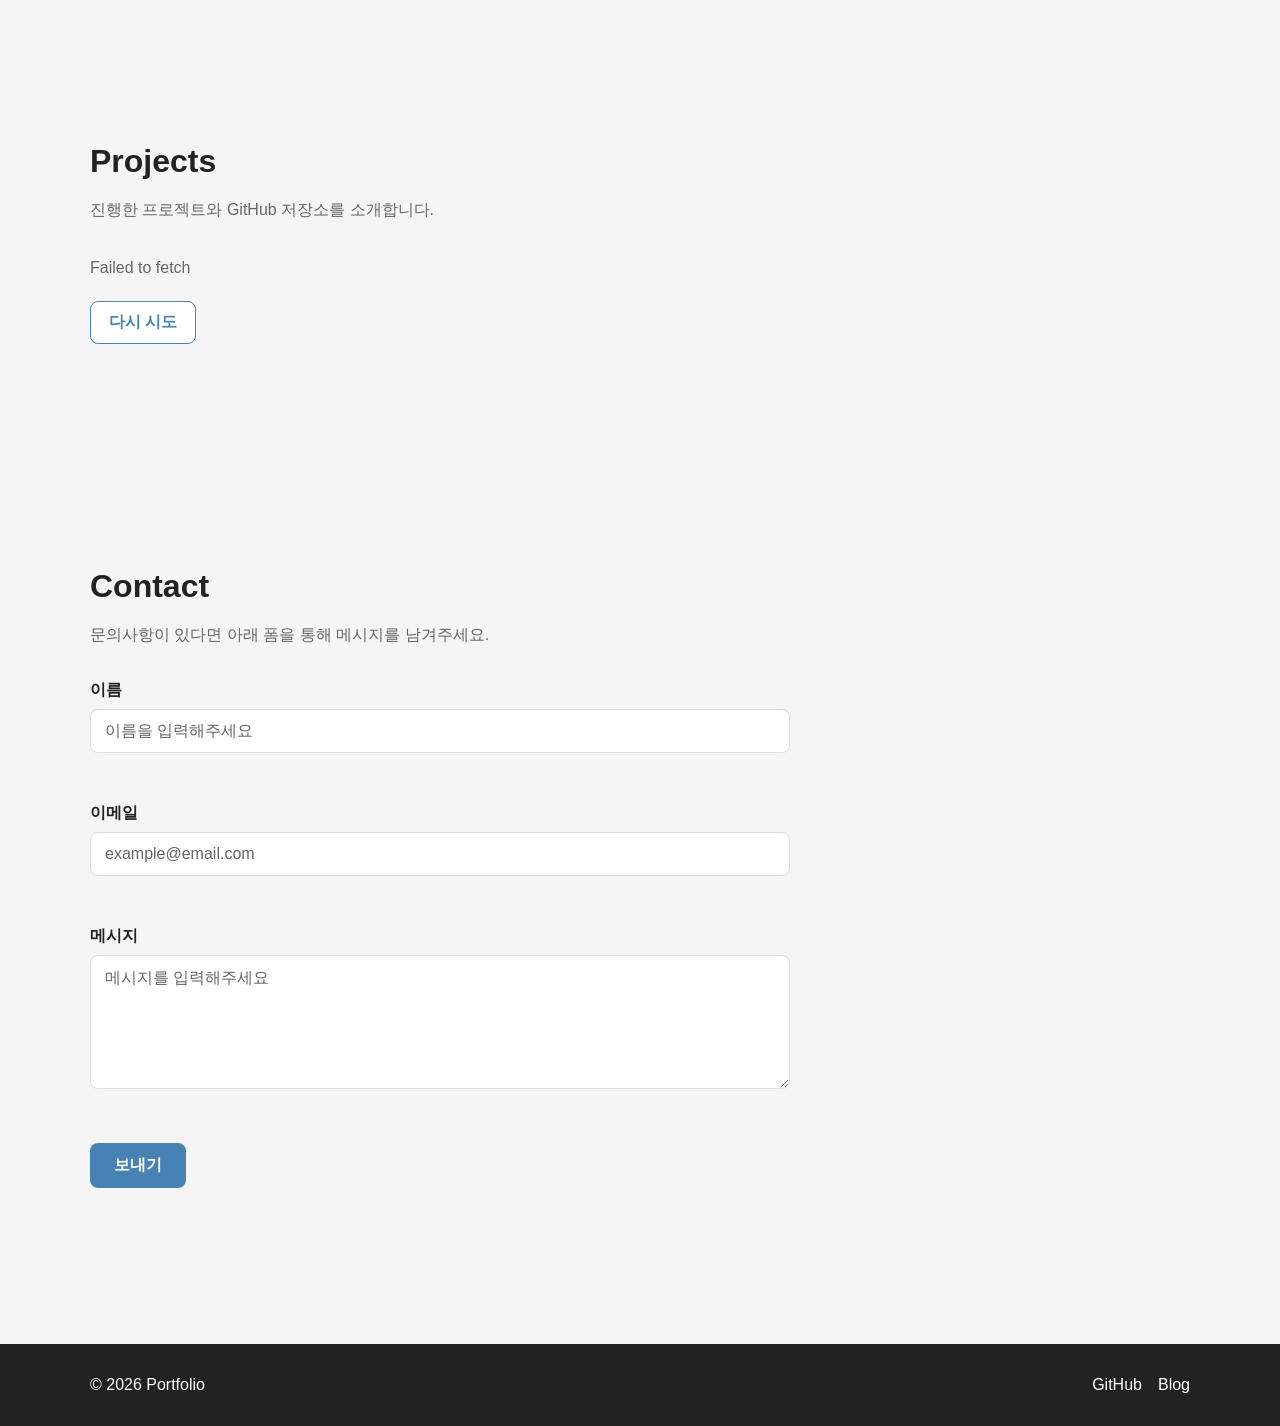
==== commit ea69bbd7: "Complete responsive portfolio website" ====
--- a/b1_1/index.html
+++ b/b1_1/index.html
@@ -203,75 +203,25 @@
           진행한 프로젝트와 GitHub 저장소를 소개합니다.
         </p>
 
-        <div class="projects-grid">
-
-          <article class="project-card">
-
-            <h3>Portfolio Website</h3>
-
-            <p>
-              HTML, CSS, JavaScript를 활용한
-              반응형 포트폴리오 웹사이트입니다.
-            </p>
-
-            <p class="project-language">
-              JavaScript
-            </p>
-
-            <a
-              href="#"
-              class="project-link"
-            >
-              GitHub 보기
-            </a>
-
-          </article>
-
-
-          <article class="project-card">
-
-            <h3>Data Analysis</h3>
-
-            <p>
-              Python을 활용한 데이터 분석 프로젝트입니다.
-            </p>
-
-            <p class="project-language">
-              Python
-            </p>
-
-            <a
-              href="#"
-              class="project-link"
-            >
-              GitHub 보기
-            </a>
-
-          </article>
-
-
-          <article class="project-card">
-
-            <h3>Web Project</h3>
-
-            <p>
-              웹 개발 학습을 위한 프로젝트입니다.
-            </p>
-
-            <p class="project-language">
-              HTML
-            </p>
-
-            <a
-              href="#"
-              class="project-link"
-            >
-              GitHub 보기
-            </a>
-
-          </article>
-
-        </div>
+        <p
+          id="projects-status"
+          class="projects-status"
+          aria-live="polite"
+        ></p>
+
+        <button
+          type="button"
+          id="retry-button"
+          class="retry-button"
+          hidden
+        >
+          다시 시도
+        </button>
+
+        <div
+          id="projects-grid"
+          class="projects-grid"
+        ></div>
 
       </div>
 
@@ -308,11 +258,14 @@
               id="name"
               name="name"
               placeholder="이름을 입력해주세요"
+              required
+              aria-describedby="name-error"
             >
 
             <p
               id="name-error"
               class="error-message"
+              aria-live="polite"
             ></p>
 
           </div>
@@ -329,11 +282,14 @@
               id="email"
               name="email"
               placeholder="example@email.com"
+              required
+              aria-describedby="email-error"
             >
 
             <p
               id="email-error"
               class="error-message"
+              aria-live="polite"
             ></p>
 
           </div>
@@ -350,11 +306,14 @@
               name="message"
               rows="6"
               placeholder="메시지를 입력해주세요"
+              required
+              aria-describedby="message-error"
             ></textarea>
 
             <p
               id="message-error"
               class="error-message"
+              aria-live="polite"
             ></p>
 
           </div>
@@ -370,6 +329,7 @@
           <p
             id="form-success"
             class="success-message"
+            aria-live="polite"
           ></p>
 
         </form>
@@ -393,7 +353,7 @@
 
         <li>
           <a
-            href="#"
+            href="https://github.com/aromadsh"
             target="_blank"
             rel="noopener noreferrer"
           >
@@ -403,7 +363,7 @@
 
         <li>
           <a
-            href="#"
+            href="https://aromadsh.github.io/CoBa/"
             target="_blank"
             rel="noopener noreferrer"
           >
--- a/b1_1/css/style.css
+++ b/b1_1/css/style.css
@@ -387,6 +387,43 @@
 
 /* Projects */
 
+.projects-status {
+  margin-bottom: 20px;
+
+  color: var(--color-text-muted);
+
+  line-height: 1.6;
+}
+
+
+.retry-button {
+  margin-bottom: var(--spacing-medium);
+
+  padding: 10px 18px;
+
+  border: 1px solid var(--color-primary);
+  border-radius: var(--radius-small);
+
+  background-color: var(--color-surface);
+  color: var(--color-primary);
+
+  font: inherit;
+  font-weight: bold;
+
+  cursor: pointer;
+
+  transition:
+    background-color var(--transition-speed) ease,
+    color var(--transition-speed) ease;
+}
+
+
+.retry-button:hover {
+  background-color: var(--color-primary);
+  color: #ffffff;
+}
+
+
 .projects-grid {
   display: grid;
 
@@ -398,6 +435,9 @@
 
 
 .project-card {
+  display: flex;
+  flex-direction: column;
+
   padding: var(--spacing-medium);
 
   border-radius: var(--radius-medium);
@@ -433,6 +473,26 @@
 }
 
 
+.project-description {
+  color: var(--color-text-muted);
+}
+
+
+.project-meta {
+  display: flex;
+  flex-wrap: wrap;
+
+  gap: 12px;
+
+  margin-top: auto;
+  margin-bottom: 16px;
+
+  color: var(--color-text-muted);
+
+  font-size: 14px;
+}
+
+
 .project-language {
   font-weight: bold;
 }
@@ -508,54 +568,6 @@
 }
 
 
-.error-message {
-  min-height: 20px;
-
-  margin: 6px 0 0;
-
-  color: var(--color-error);
-
-  font-size: 14px;
-}
-
-
-.success-message {
-  min-height: 24px;
-
-  margin-top: 16px;
-
-  color: var(--color-success);
-
-  font-weight: bold;
-}
-
-
-.submit-button {
-  padding: 12px 24px;
-
-  border: none;
-  border-radius: var(--radius-small);
-
-  background-color: var(--color-primary);
-  color: #ffffff;
-
-  font: inherit;
-  font-weight: bold;
-
-  cursor: pointer;
-
-  transition:
-    transform var(--transition-speed) ease,
-    opacity var(--transition-speed) ease;
-}
-
-
-.submit-button:hover {
-  transform: translateY(-2px);
-
-  opacity: 0.9;
-}
-
 .form-group input.input-error,
 .form-group textarea.input-error {
   border-color: var(--color-error);
@@ -566,6 +578,55 @@
 .form-group textarea.input-error:focus {
   outline-color: var(--color-error);
   border-color: var(--color-error);
+}
+
+
+.error-message {
+  min-height: 20px;
+
+  margin: 6px 0 0;
+
+  color: var(--color-error);
+
+  font-size: 14px;
+}
+
+
+.success-message {
+  min-height: 24px;
+
+  margin-top: 16px;
+
+  color: var(--color-success);
+
+  font-weight: bold;
+}
+
+
+.submit-button {
+  padding: 12px 24px;
+
+  border: none;
+  border-radius: var(--radius-small);
+
+  background-color: var(--color-primary);
+  color: #ffffff;
+
+  font: inherit;
+  font-weight: bold;
+
+  cursor: pointer;
+
+  transition:
+    transform var(--transition-speed) ease,
+    opacity var(--transition-speed) ease;
+}
+
+
+.submit-button:hover {
+  transform: translateY(-2px);
+
+  opacity: 0.9;
 }
 
 
